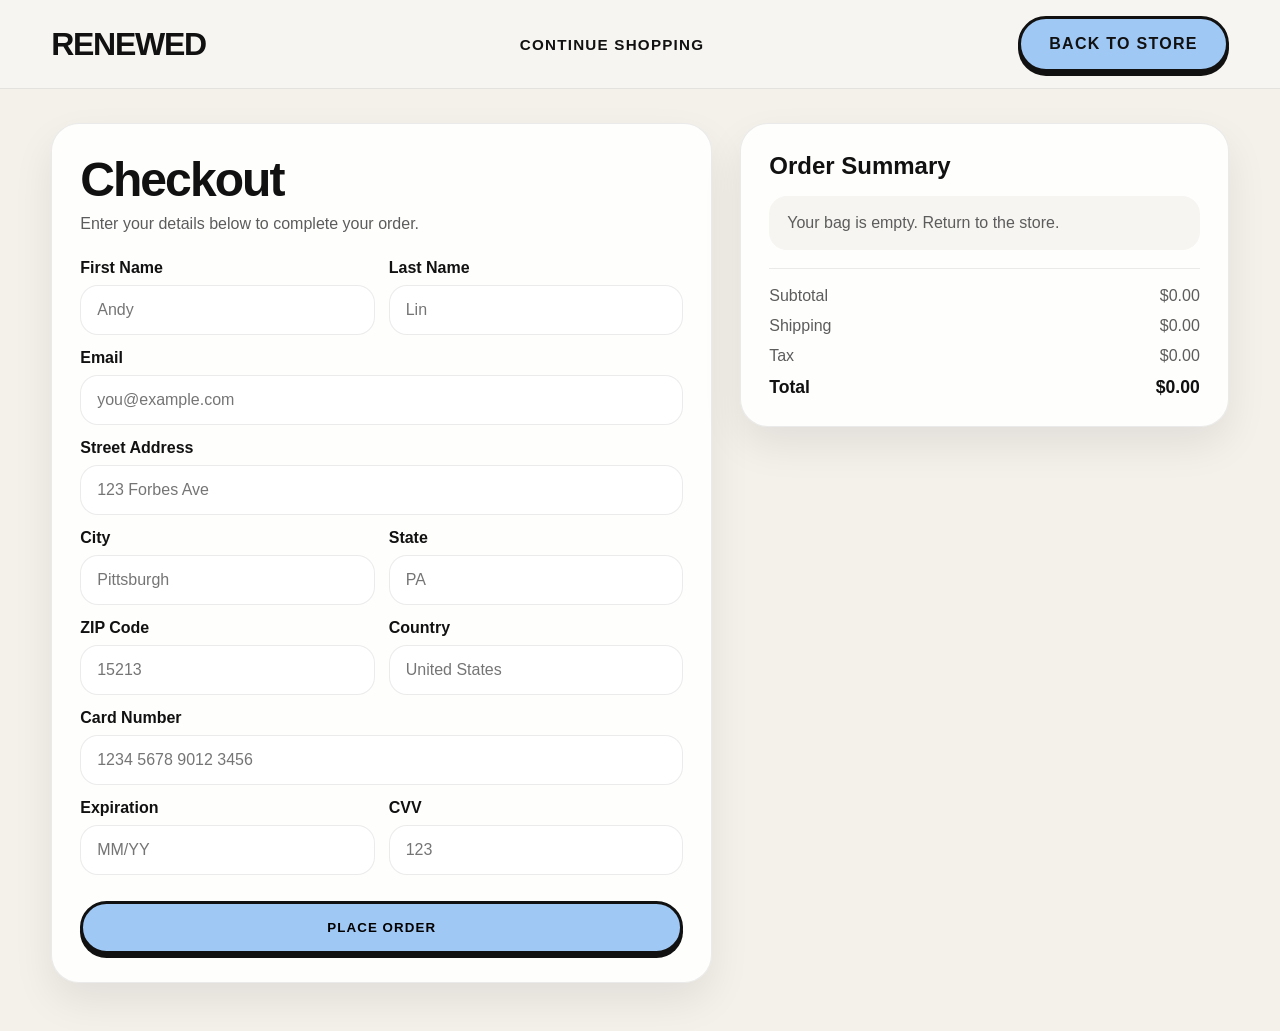
==== checkout.html @ 2759cd8d "final" ====
<!DOCTYPE html>
<html lang="en">
  <head>
    <meta charset="UTF-8" />
    <meta name="viewport" content="width=device-width, initial-scale=1.0" />
    <title>Checkout | Renewed</title>
    <link rel="stylesheet" href="style.css" />
  </head>
  <body>
    <header class="site-header">
      <div class="container nav">
        <div class="logo">RENEWED</div>

        <nav class="nav-links">
          <a href="index.html">Continue Shopping</a>
        </nav>

        <a class="nav-cta" href="index.html">Back to Store</a>
      </div>
    </header>

    <main class="container checkout-layout">
      <section class="checkout-form-section">
        <div class="section-card">
          <h1 class="checkout-title">Checkout</h1>
          <p class="checkout-subtitle">
            Enter your details below to complete your order.
          </p>

          <form class="checkout-form">
            <div class="form-grid">
              <div class="form-group">
                <label for="firstName">First Name</label>
                <input id="firstName" type="text" placeholder="Andy" />
              </div>

              <div class="form-group">
                <label for="lastName">Last Name</label>
                <input id="lastName" type="text" placeholder="Lin" />
              </div>
            </div>

            <div class="form-group">
              <label for="email">Email</label>
              <input id="email" type="email" placeholder="you@example.com" />
            </div>

            <div class="form-group">
              <label for="address">Street Address</label>
              <input id="address" type="text" placeholder="123 Forbes Ave" />
            </div>

            <div class="form-grid">
              <div class="form-group">
                <label for="city">City</label>
                <input id="city" type="text" placeholder="Pittsburgh" />
              </div>

              <div class="form-group">
                <label for="state">State</label>
                <input id="state" type="text" placeholder="PA" />
              </div>
            </div>

            <div class="form-grid">
              <div class="form-group">
                <label for="zip">ZIP Code</label>
                <input id="zip" type="text" placeholder="15213" />
              </div>

              <div class="form-group">
                <label for="country">Country</label>
                <input id="country" type="text" placeholder="United States" />
              </div>
            </div>

            <div class="form-group">
              <label for="card">Card Number</label>
              <input id="card" type="text" placeholder="1234 5678 9012 3456" />
            </div>

            <div class="form-grid">
              <div class="form-group">
                <label for="exp">Expiration</label>
                <input id="exp" type="text" placeholder="MM/YY" />
              </div>

              <div class="form-group">
                <label for="cvv">CVV</label>
                <input id="cvv" type="text" placeholder="123" />
              </div>
            </div>

            <button type="button" class="place-order-button">
              Place Order
            </button>
          </form>
        </div>
      </section>

      <aside class="checkout-summary-section">
        <div class="section-card">
          <h2>Order Summary</h2>
          <div id="checkoutItems" class="checkout-items"></div>

          <div class="cart-summary checkout-totals">
            <div class="summary-row">
              <span>Subtotal</span>
              <span id="checkoutSubtotal">$0.00</span>
            </div>
            <div class="summary-row">
              <span>Shipping</span>
              <span id="checkoutShipping">$0.00</span>
            </div>
            <div class="summary-row">
              <span>Tax</span>
              <span id="checkoutTax">$0.00</span>
            </div>
            <div class="summary-row total">
              <span>Total</span>
              <span id="checkoutTotal">$0.00</span>
            </div>
          </div>
        </div>
      </aside>
    </main>

    <script src="checkout.js"></script>
  </body>
</html>
---- style.css ----
* {
  box-sizing: border-box;
  margin: 0;
  padding: 0;
}

:root {
  --bg: #f4f1eb;
  --card: rgba(255, 255, 255, 0.9);
  --text: #111111;
  --muted: #5c5c5c;
  --border: rgba(0, 0, 0, 0.08);
  --blue: #9fc8f5;
  --blue-hover: #8bbbef;
  --shadow: 0 18px 40px rgba(0, 0, 0, 0.08);
}

html {
  scroll-behavior: smooth;
}

body {
  font-family: Arial, Helvetica, sans-serif;
  background: var(--bg);
  color: var(--text);
}

a {
  color: inherit;
  text-decoration: none;
}

.container {
  width: min(1200px, 92%);
  margin: 0 auto;
}

.site-header {
  background: #f7f5f1;
  border-bottom: 1px solid var(--border);
  position: sticky;
  top: 0;
  z-index: 20;
}

.nav {
  min-height: 88px;
  display: flex;
  align-items: center;
  justify-content: space-between;
  gap: 20px;
}

.logo {
  font-size: 2rem;
  font-weight: 800;
  letter-spacing: -0.04em;
}

.nav-links {
  display: flex;
  gap: 34px;
  font-size: 0.95rem;
  font-weight: 700;
  text-transform: uppercase;
  letter-spacing: 0.08em;
}

.nav-cta,
.hero-button,
.checkout-button,
.place-order-button {
  display: inline-flex;
  align-items: center;
  justify-content: center;
  border: 3px solid #111;
  background: var(--blue);
  border-radius: 999px;
  padding: 16px 28px;
  font-weight: 800;
  letter-spacing: 0.08em;
  text-transform: uppercase;
  box-shadow: 0 4px 0 #111;
  transition: 0.2s ease;
}

.nav-cta:hover,
.hero-button:hover,
.checkout-button:hover,
.place-order-button:hover {
  background: var(--blue-hover);
  transform: translateY(1px);
  box-shadow: 0 3px 0 #111;
}

.hero {
  padding: 48px 0 28px;
  background:
    linear-gradient(rgba(255,255,255,0.55), rgba(255,255,255,0.55)),
    radial-gradient(circle at top right, #d7e9fb, transparent 35%);
}

.hero-inner {
  display: grid;
  grid-template-columns: 1.2fr 0.8fr;
  gap: 28px;
  align-items: stretch;
}

.hero-copy,
.hero-card,
.toolbar,
.cart-panel,
.product-card,
.section-card {
  background: var(--card);
  border: 1px solid var(--border);
  border-radius: 28px;
  box-shadow: var(--shadow);
}

.hero-copy {
  padding: 52px;
  min-height: 420px;
  display: flex;
  flex-direction: column;
  justify-content: center;
}

.eyebrow {
  display: inline-block;
  margin-bottom: 16px;
  font-size: 0.9rem;
  text-transform: uppercase;
  letter-spacing: 0.08em;
  font-weight: 700;
}

.hero-copy h1 {
  font-size: clamp(2.6rem, 5vw, 4.8rem);
  line-height: 0.98;
  letter-spacing: -0.04em;
  max-width: 680px;
}

.hero-copy p {
  margin-top: 18px;
  max-width: 560px;
  color: var(--muted);
  font-size: 1.08rem;
  line-height: 1.6;
}

.hero-button {
  margin-top: 28px;
  width: fit-content;
}

.hero-card {
  padding: 28px;
  display: grid;
  gap: 16px;
  align-content: center;
}

.hero-stat {
  background: #f7f5f1;
  border-radius: 22px;
  padding: 22px;
}

.hero-stat strong {
  display: block;
  font-size: 2rem;
  margin-bottom: 6px;
}

.hero-stat span {
  color: var(--muted);
}

.main-layout {
  padding: 32px 0 42px;
  display: grid;
  grid-template-columns: 1fr 360px;
  gap: 28px;
}

.toolbar {
  padding: 18px;
  margin-bottom: 20px;
}

.search-input,
select,
.form-group input {
  width: 100%;
  border: 1px solid var(--border);
  border-radius: 18px;
  padding: 15px 16px;
  font-size: 1rem;
  background: white;
}

.filter-row {
  margin-top: 14px;
  display: grid;
  grid-template-columns: repeat(3, 1fr);
  gap: 12px;
}

.products-grid {
  display: grid;
  grid-template-columns: repeat(2, minmax(0, 1fr));
  gap: 18px;
}

.product-card {
  padding: 18px;
}

.product-top {
  background: linear-gradient(135deg, #f8f4ed, #e9f2fb);
  border-radius: 24px;
  padding: 22px;
  min-height: 220px;
  display: flex;
  flex-direction: column;
  justify-content: space-between;
}

.product-type {
  display: inline-block;
  width: fit-content;
  background: white;
  border-radius: 999px;
  padding: 8px 12px;
  font-size: 0.8rem;
  font-weight: 700;
}

.product-name {
  font-size: 1.7rem;
  line-height: 1.05;
  letter-spacing: -0.03em;
  font-weight: 800;
  max-width: 240px;
}

.discount-pill {
  align-self: flex-end;
  background: rgba(255,255,255,0.9);
  border-radius: 999px;
  padding: 8px 12px;
  font-size: 0.85rem;
  font-weight: 700;
}

.product-meta {
  margin-top: 16px;
  display: flex;
  justify-content: space-between;
  gap: 16px;
  align-items: flex-start;
}

.price {
  font-size: 1.7rem;
  font-weight: 800;
}

.msrp {
  margin-top: 4px;
  color: var(--muted);
  text-decoration: line-through;
  font-size: 0.95rem;
}

.stock-badge {
  border-radius: 999px;
  padding: 8px 12px;
  font-size: 0.82rem;
  font-weight: 700;
}

.stock-badge.available {
  background: #e8f6ec;
}

.stock-badge.unavailable {
  background: #fce9cf;
}

.product-footer {
  margin-top: 14px;
  display: flex;
  flex-direction: column;
  gap: 12px;
}

.in-cart-row {
  background: #f7f5f1;
  border-radius: 16px;
  padding: 12px 14px;
  display: flex;
  justify-content: space-between;
  color: var(--muted);
}

.add-button,
.qty-btn {
  border: none;
  cursor: pointer;
}

.add-button {
  width: 100%;
  padding: 14px;
  border-radius: 999px;
  background: #111;
  color: white;
  font-weight: 700;
  transition: 0.2s ease;
}

.add-button:hover {
  opacity: 0.92;
}

.add-button:disabled {
  opacity: 0.45;
  cursor: not-allowed;
}

.cart-panel {
  padding: 22px;
  align-self: start;
  position: sticky;
  top: 112px;
}

.cart-panel-header {
  display: flex;
  justify-content: space-between;
  align-items: center;
  margin-bottom: 16px;
}

.cart-panel-header h2 {
  font-size: 1.6rem;
}

.cart-panel-header span {
  color: var(--muted);
  font-size: 0.95rem;
}

.cart-items {
  display: grid;
  gap: 12px;
}

.empty-cart,
.empty-state {
  padding: 18px;
  border-radius: 18px;
  background: #f7f5f1;
  color: var(--muted);
}

.cart-item {
  background: #fcfbf8;
  border: 1px solid var(--border);
  border-radius: 18px;
  padding: 14px;
}

.cart-item-top,
.cart-item-bottom,
.summary-row {
  display: flex;
  justify-content: space-between;
  gap: 10px;
}

.cart-item small {
  color: var(--muted);
}

.cart-item-bottom {
  margin-top: 12px;
  align-items: center;
}

.qty-controls {
  display: flex;
  align-items: center;
  gap: 8px;
}

.qty-btn {
  width: 34px;
  height: 34px;
  border-radius: 999px;
  background: white;
  border: 1px solid var(--border);
}

.qty-input {
  width: 52px;
  text-align: center;
  padding: 8px;
  border-radius: 999px;
  border: 1px solid var(--border);
}

.line-total {
  margin-top: 10px;
  text-align: right;
  color: var(--muted);
  font-size: 0.92rem;
}

.cart-summary {
  margin-top: 18px;
  padding-top: 18px;
  border-top: 1px solid var(--border);
  display: grid;
  gap: 12px;
}

.summary-row {
  color: var(--muted);
}

.summary-row.total {
  color: var(--text);
  font-weight: 800;
  font-size: 1.1rem;
}

.checkout-button {
  width: 100%;
  margin-top: 18px;
}

.hidden {
  display: none;
}

/* checkout */
.checkout-layout {
  padding: 34px 0 48px;
  display: grid;
  grid-template-columns: 1.15fr 0.85fr;
  gap: 28px;
}

.section-card {
  padding: 28px;
}

.checkout-title {
  font-size: 3rem;
  letter-spacing: -0.04em;
}

.checkout-subtitle {
  margin-top: 8px;
  color: var(--muted);
}

.checkout-form {
  margin-top: 26px;
}

.form-grid {
  display: grid;
  grid-template-columns: 1fr 1fr;
  gap: 14px;
}

.form-group {
  margin-bottom: 14px;
}

.form-group label {
  display: block;
  margin-bottom: 8px;
  font-weight: 700;
}

.place-order-button {
  margin-top: 12px;
  width: 100%;
}

.checkout-items {
  display: grid;
  gap: 12px;
  margin-top: 16px;
}

.checkout-item {
  border: 1px solid var(--border);
  border-radius: 18px;
  padding: 14px;
  background: #fcfbf8;
}

.checkout-item-top {
  display: flex;
  justify-content: space-between;
  gap: 12px;
}

.checkout-item small {
  color: var(--muted);
}

.checkout-totals {
  margin-top: 18px;
}

@media (max-width: 980px) {
  .hero-inner,
  .main-layout,
  .checkout-layout {
    grid-template-columns: 1fr;
  }

  .cart-panel {
    position: static;
  }

  .products-grid {
    grid-template-columns: 1fr;
  }
}

@media (max-width: 700px) {
  .nav {
    flex-wrap: wrap;
    justify-content: center;
    padding: 18px 0;
  }

  .nav-links {
    gap: 18px;
    flex-wrap: wrap;
    justify-content: center;
  }

  .hero-copy {
    padding: 30px 24px;
  }

  .filter-row,
  .form-grid {
    grid-template-columns: 1fr;
  }
}
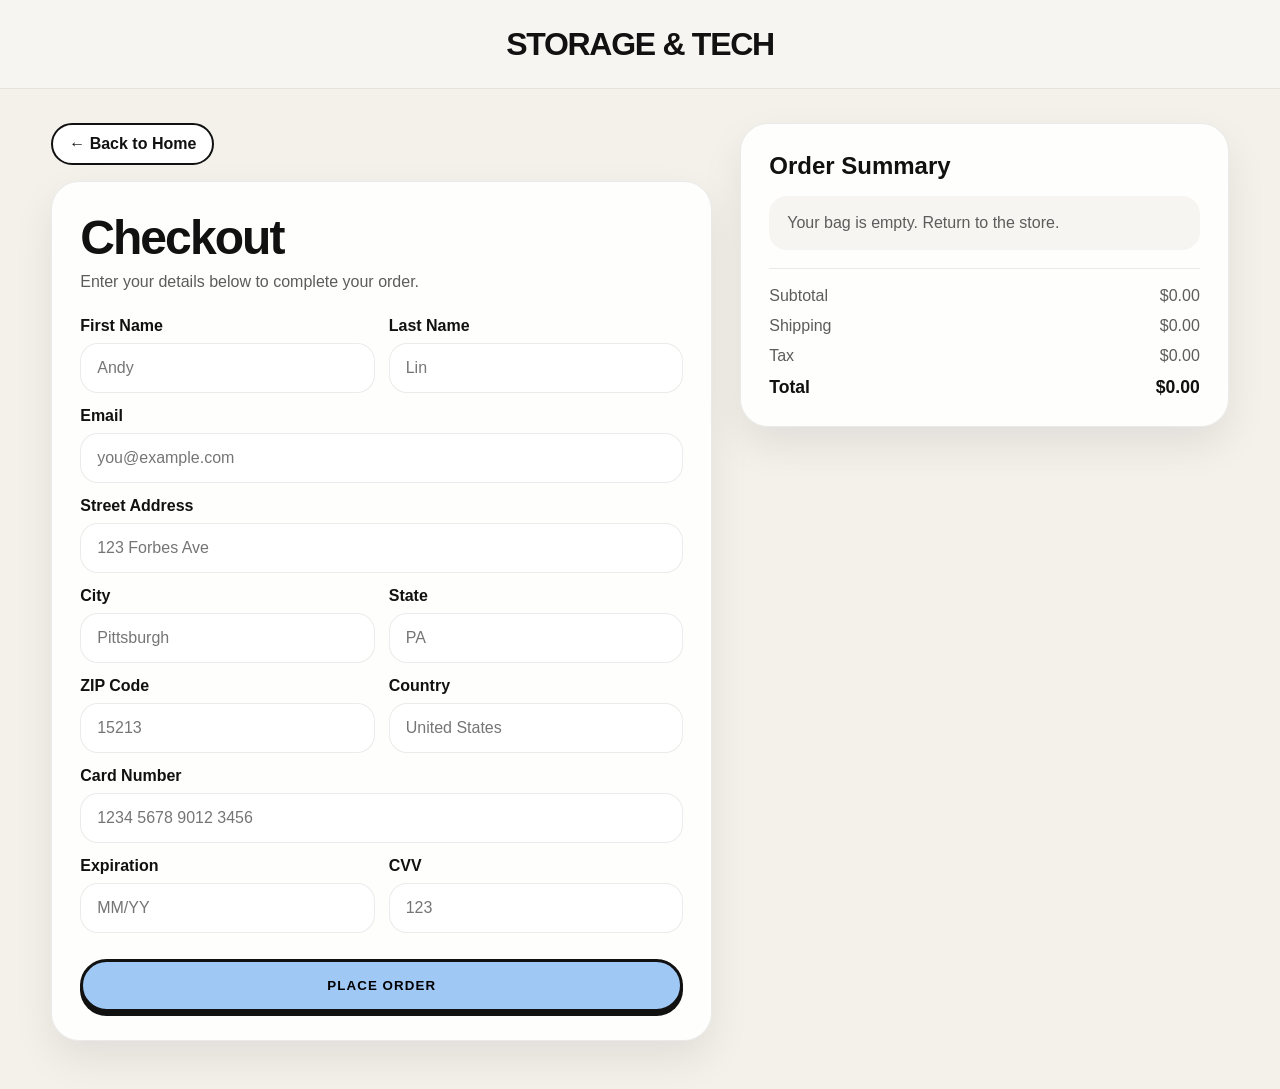
==== commit c60c784b: "final" ====
--- a/checkout.html
+++ b/checkout.html
@@ -8,19 +8,19 @@
   </head>
   <body>
     <header class="site-header">
-      <div class="container nav">
-        <div class="logo">RENEWED</div>
-
-        <nav class="nav-links">
-          <a href="index.html">Continue Shopping</a>
-        </nav>
-
-        <a class="nav-cta" href="index.html">Back to Store</a>
+      <div class="container nav center-nav">
+        <div class="logo">STORAGE & TECH</div>
       </div>
-    </header>
+</header>
 
     <main class="container checkout-layout">
+
       <section class="checkout-form-section">
+
+        <a class="back-home-button" href="home.html">
+          ← Back to Home
+        </a>
+
         <div class="section-card">
           <h1 class="checkout-title">Checkout</h1>
           <p class="checkout-subtitle">
--- a/style.css
+++ b/style.css
@@ -220,40 +220,18 @@
 }
 
 .product-top {
-  background: linear-gradient(135deg, #f8f4ed, #e9f2fb);
-  border-radius: 24px;
-  padding: 22px;
-  min-height: 220px;
-  display: flex;
-  flex-direction: column;
-  justify-content: space-between;
-}
-
-.product-type {
-  display: inline-block;
-  width: fit-content;
-  background: white;
-  border-radius: 999px;
-  padding: 8px 12px;
-  font-size: 0.8rem;
-  font-weight: 700;
+  background: linear-gradient(135deg, #ececec, #dfe4ea);
+  border-radius: 16px;
+  padding: 10px 14px;
+  min-height: 70px;
+  display: flex;
+  align-items: center;
 }
 
 .product-name {
-  font-size: 1.7rem;
-  line-height: 1.05;
-  letter-spacing: -0.03em;
+  font-size: 1.1rem;
   font-weight: 800;
-  max-width: 240px;
-}
-
-.discount-pill {
-  align-self: flex-end;
-  background: rgba(255,255,255,0.9);
-  border-radius: 999px;
-  padding: 8px 12px;
-  font-size: 0.85rem;
-  font-weight: 700;
+  line-height: 1.2;
 }
 
 .product-meta {
@@ -559,4 +537,50 @@
   .form-grid {
     grid-template-columns: 1fr;
   }
+}
+
+.center-nav {
+  justify-content: center !important;
+}
+
+.back-home-button {
+  display: inline-block;
+  margin-bottom: 16px;
+  padding: 10px 16px;
+
+  border-radius: 999px;
+  border: 2px solid #111;
+
+  background: white;
+  font-weight: 700;
+
+  transition: 0.2s ease;
+}
+
+.back-home-button:hover {
+  background: #f7f5f1;
+  transform: translateY(-1px);
+}
+
+.discount-text {
+  color: #d22;
+  font-weight: 700;
+}
+
+.old-price-row {
+  display: flex;
+  align-items: center;
+  gap: 8px;
+}
+
+.old-price {
+  text-decoration: line-through;
+  color: var(--muted);
+  font-size: 1rem;
+}
+
+.discount-text {
+  color: #d22;
+  font-weight: 700;
+  font-size: 1rem;
 }
